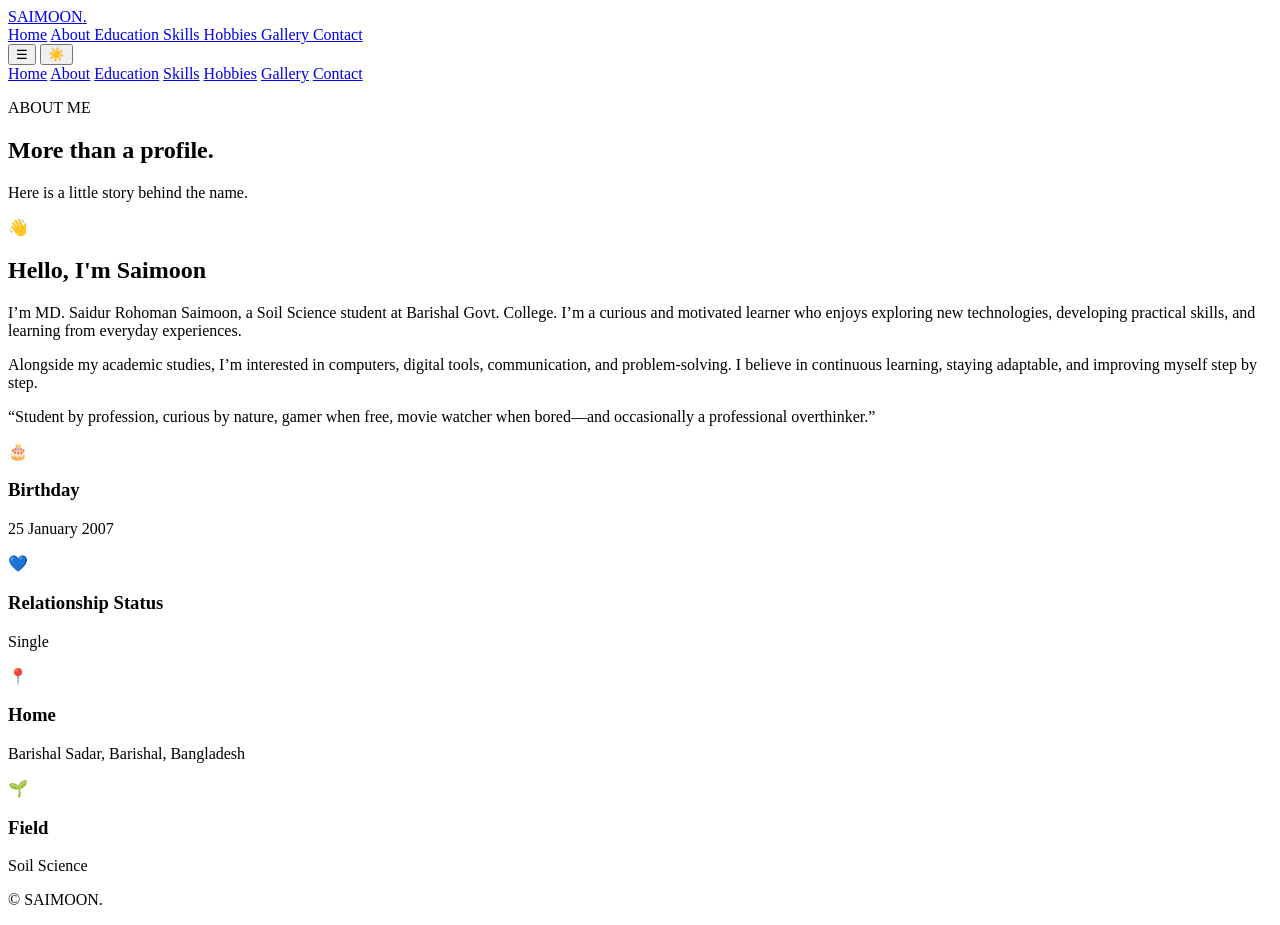
==== about.html @ 044082d8 "Add About page HTML structure This file contains the HTML structure for the About page, including se" ====
<!DOCTYPE html>
<html lang="en">

<head>

<meta charset="UTF-8">
<meta name="viewport" content="width=device-width, initial-scale=1.0">

<title>About | Saimoon</title>

<link rel="stylesheet" href="style.css">

</head>


<body>


<header class="navbar">

<a class="brand" href="index.html">
SAIMOON<span>.</span>
</a>

<nav class="desktop-nav">

<a href="index.html">Home</a>

<a class="active" href="about.html">
About
</a>

<a href="education.html">
Education
</a>

<a href="skills.html">
Skills
</a>

<a href="hobbies.html">
Hobbies
</a>

<a href="gallery.html">
Gallery
</a>

<a href="contact.html">
Contact
</a>

</nav>

<button class="icon-btn menu-btn" id="menuBtn">
☰
</button>

<button class="icon-btn" id="themeBtn">
☀️
</button>

</header>


<div class="mobile-menu" id="mobileMenu">

<a href="index.html">Home</a>
<a class="active" href="about.html">About</a>
<a href="education.html">Education</a>
<a href="skills.html">Skills</a>
<a href="hobbies.html">Hobbies</a>
<a href="gallery.html">Gallery</a>
<a href="contact.html">Contact</a>

</div>


<main class="page-main">


<section class="page-hero">

<p class="eyebrow">
ABOUT ME
</p>

<h1>
More than a
<span>profile</span>.
</h1>

<p>
Here is a little story behind the name.
</p>

</section>



<section class="content-section two-col">


<div class="glass-card story-card">

<span class="big-icon">
👋
</span>

<h2>
Hello, I'm Saimoon
</h2>


<p>

I’m MD. Saidur Rohoman Saimoon, a Soil Science student at Barishal Govt. College.

I’m a curious and motivated learner who enjoys exploring new technologies, developing practical skills, and learning from everyday experiences.

</p>


<p>

Alongside my academic studies, I’m interested in computers, digital tools, communication, and problem-solving.

I believe in continuous learning, staying adaptable, and improving myself step by step.

</p>


<p class="quote">

“Student by profession, curious by nature, gamer when free, movie watcher when bored—and occasionally a professional overthinker.”

</p>

</div>



<div class="about-list">


<div class="glass-card">

<span>🎂</span>

<h3>Birthday</h3>

<p>
25 January 2007
</p>

</div>


<div class="glass-card">

<span>💙</span>

<h3>Relationship Status</h3>

<p>
Single
</p>

</div>


<div class="glass-card">

<span>📍</span>

<h3>Home</h3>

<p>
Barishal Sadar, Barishal, Bangladesh
</p>

</div>


<div class="glass-card">

<span>🌱</span>

<h3>Field</h3>

<p>
Soil Science
</p>

</div>


</div>


</section>

</main>


<footer>

<p>
© <span id="year"></span> SAIMOON.
</p>

</footer>


<script src="script.js"></script>

</body>

                          </html>
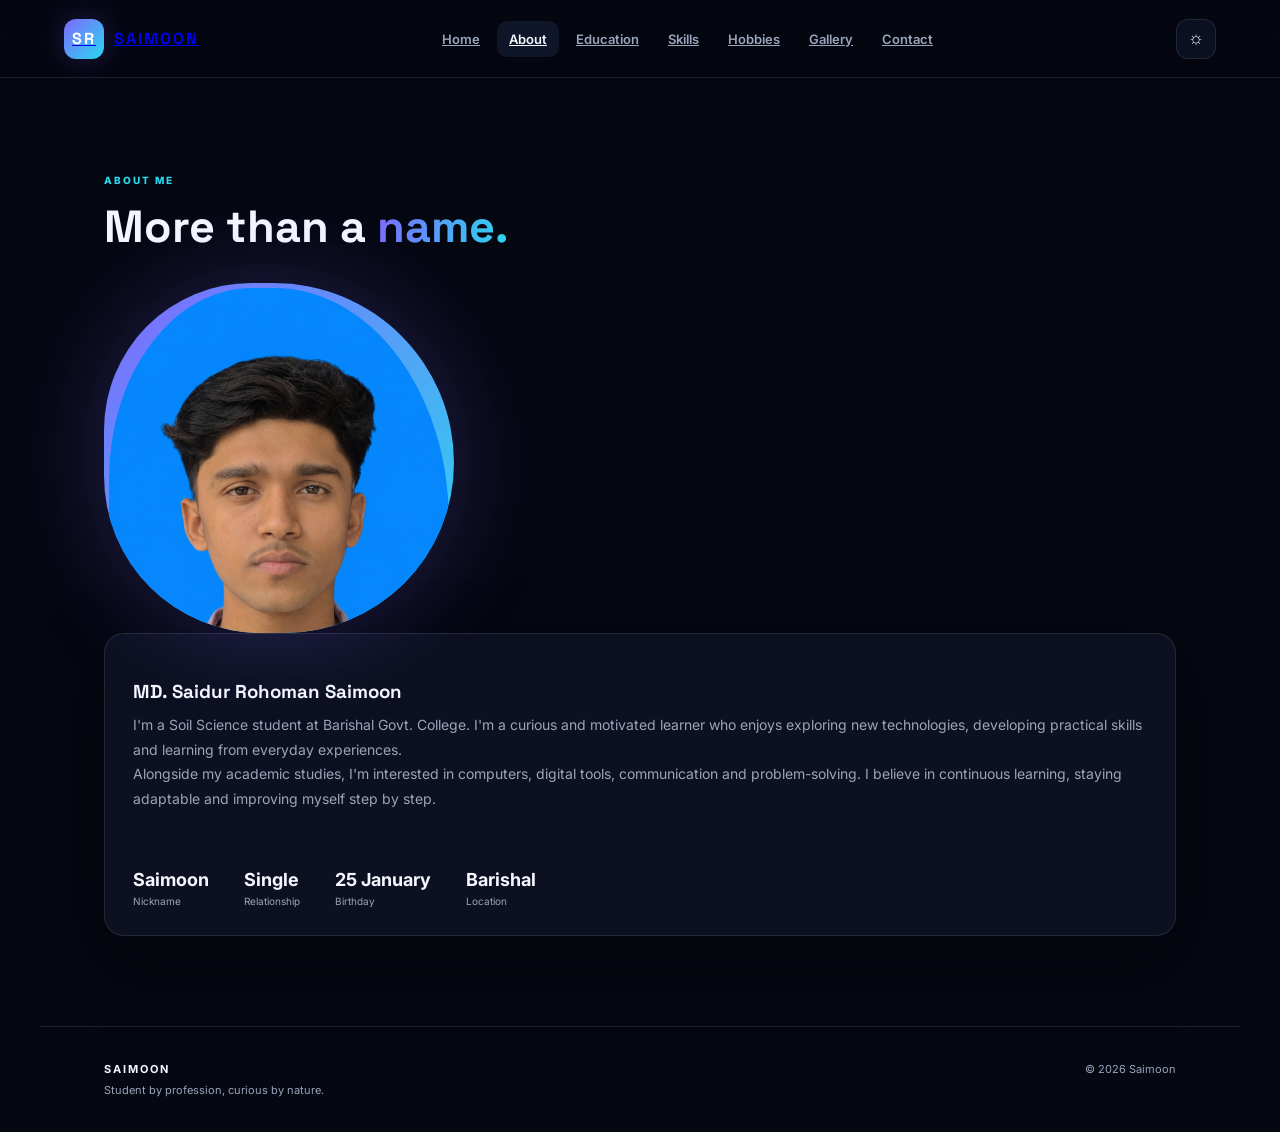
==== commit a2ddb5e2: "Add about.html with personal information" ====
--- a/about.html
+++ b/about.html
@@ -1,219 +1,113 @@
 <!DOCTYPE html>
 <html lang="en">
-
 <head>
-
 <meta charset="UTF-8">
-<meta name="viewport" content="width=device-width, initial-scale=1.0">
-
+<meta name="viewport" content="width=device-width,initial-scale=1">
 <title>About | Saimoon</title>
-
 <link rel="stylesheet" href="style.css">
-
 </head>
-
-
 <body>
 
-
 <header class="navbar">
-
-<a class="brand" href="index.html">
-SAIMOON<span>.</span>
-</a>
-
-<nav class="desktop-nav">
-
+<a href="index.html" class="logo"><span>SR</span>SAIMOON</a>
+<nav>
 <a href="index.html">Home</a>
-
-<a class="active" href="about.html">
-About
-</a>
-
-<a href="education.html">
-Education
-</a>
-
-<a href="skills.html">
-Skills
-</a>
-
-<a href="hobbies.html">
-Hobbies
-</a>
-
-<a href="gallery.html">
-Gallery
-</a>
-
-<a href="contact.html">
-Contact
-</a>
-
-</nav>
-
-<button class="icon-btn menu-btn" id="menuBtn">
-☰
-</button>
-
-<button class="icon-btn" id="themeBtn">
-☀️
-</button>
-
-</header>
-
-
-<div class="mobile-menu" id="mobileMenu">
-
-<a href="index.html">Home</a>
-<a class="active" href="about.html">About</a>
+<a href="about.html" class="active">About</a>
 <a href="education.html">Education</a>
 <a href="skills.html">Skills</a>
 <a href="hobbies.html">Hobbies</a>
 <a href="gallery.html">Gallery</a>
 <a href="contact.html">Contact</a>
+</nav>
+<div class="nav-buttons">
+<button id="themeBtn">☼</button>
+<button id="menuBtn">☰</button>
+</div>
+</header>
+
+<div class="mobile-menu" id="mobileMenu">
+<a href="index.html">Home</a>
+<a href="about.html">About</a>
+<a href="education.html">Education</a>
+<a href="skills.html">Skills</a>
+<a href="hobbies.html">Hobbies</a>
+<a href="gallery.html">Gallery</a>
+<a href="contact.html">Contact</a>
+</div>
+
+<main>
+
+<section class="section">
+<div class="section-heading">
+<div>
+<small>ABOUT ME</small>
+<h2>More than a <span>name.</span></h2>
+</div>
+</div>
+
+<div class="about-layout">
+
+<div class="photo-card">
+<img src="profile.jpg" alt="Saimoon">
+</div>
+
+<div class="card">
+
+<h3>MD. Saidur Rohoman Saimoon</h3>
+
+<p>
+I'm a Soil Science student at Barishal Govt. College.
+I'm a curious and motivated learner who enjoys exploring
+new technologies, developing practical skills and learning
+from everyday experiences.
+</p>
+
+<p>
+Alongside my academic studies, I'm interested in computers,
+digital tools, communication and problem-solving.
+I believe in continuous learning, staying adaptable and
+improving myself step by step.
+</p>
+
+<br>
+
+<div class="quick-info">
+<div>
+<strong>Saimoon</strong>
+<span>Nickname</span>
+</div>
+
+<div>
+<strong>Single</strong>
+<span>Relationship</span>
+</div>
+
+<div>
+<strong>25 January</strong>
+<span>Birthday</span>
+</div>
+
+<div>
+<strong>Barishal</strong>
+<span>Location</span>
+</div>
+</div>
 
 </div>
 
-
-<main class="page-main">
-
-
-<section class="page-hero">
-
-<p class="eyebrow">
-ABOUT ME
-</p>
-
-<h1>
-More than a
-<span>profile</span>.
-</h1>
-
-<p>
-Here is a little story behind the name.
-</p>
-
-</section>
-
-
-
-<section class="content-section two-col">
-
-
-<div class="glass-card story-card">
-
-<span class="big-icon">
-👋
-</span>
-
-<h2>
-Hello, I'm Saimoon
-</h2>
-
-
-<p>
-
-I’m MD. Saidur Rohoman Saimoon, a Soil Science student at Barishal Govt. College.
-
-I’m a curious and motivated learner who enjoys exploring new technologies, developing practical skills, and learning from everyday experiences.
-
-</p>
-
-
-<p>
-
-Alongside my academic studies, I’m interested in computers, digital tools, communication, and problem-solving.
-
-I believe in continuous learning, staying adaptable, and improving myself step by step.
-
-</p>
-
-
-<p class="quote">
-
-“Student by profession, curious by nature, gamer when free, movie watcher when bored—and occasionally a professional overthinker.”
-
-</p>
-
 </div>
-
-
-
-<div class="about-list">
-
-
-<div class="glass-card">
-
-<span>🎂</span>
-
-<h3>Birthday</h3>
-
-<p>
-25 January 2007
-</p>
-
-</div>
-
-
-<div class="glass-card">
-
-<span>💙</span>
-
-<h3>Relationship Status</h3>
-
-<p>
-Single
-</p>
-
-</div>
-
-
-<div class="glass-card">
-
-<span>📍</span>
-
-<h3>Home</h3>
-
-<p>
-Barishal Sadar, Barishal, Bangladesh
-</p>
-
-</div>
-
-
-<div class="glass-card">
-
-<span>🌱</span>
-
-<h3>Field</h3>
-
-<p>
-Soil Science
-</p>
-
-</div>
-
-
-</div>
-
-
 </section>
 
 </main>
 
-
 <footer>
-
-<p>
-© <span id="year"></span> SAIMOON.
-</p>
-
+<div>
+<strong>SAIMOON</strong>
+<p>Student by profession, curious by nature.</p>
+</div>
+<span>© <span id="year"></span> Saimoon</span>
 </footer>
 
-
 <script src="script.js"></script>
-
 </body>
-
-                          </html>
+  </html>
--- a/style.css
+++ b/style.css
@@ -0,0 +1,1160 @@
+@import url('https://fonts.googleapis.com/css2?family=Inter:wght@400;500;600;700;800&family=Space+Grotesk:wght@500;600;700&display=swap');
+
+:root{
+  --bg:#050711;
+  --card:rgba(16,22,40,.72);
+  --card-solid:#101629;
+  --text:#f5f7ff;
+  --muted:#9aa5bc;
+
+  --purple:#8068ff;
+  --cyan:#28d9ef;
+
+  --border:rgba(255,255,255,.10);
+
+  --shadow:
+    0 25px 70px rgba(0,0,0,.35);
+}
+
+*{
+  margin:0;
+  padding:0;
+  box-sizing:border-box;
+}
+
+html{
+  scroll-behavior:smooth;
+}
+
+body{
+  min-height:100vh;
+  background:var(--bg);
+  color:var(--text);
+  font-family:Inter,Arial,sans-serif;
+  overflow-x:hidden;
+}
+
+body.light{
+  --bg:#f4f7fb;
+  --card:rgba(255,255,255,.78);
+  --card-solid:#ffffff;
+  --text:#101827;
+  --muted:#637086;
+  --border:rgba(15,23,42,.12);
+  --shadow:0 25px 70px rgba(15,23,42,.12);
+}
+
+
+/* ================= BACKGROUND ================= */
+
+.background{
+  position:fixed;
+  inset:0;
+  z-index:-10;
+  overflow:hidden;
+}
+
+.glow{
+  position:absolute;
+  border-radius:50%;
+  filter:blur(100px);
+  opacity:.25;
+}
+
+.glow-1{
+  width:400px;
+  height:400px;
+  background:var(--purple);
+  top:-180px;
+  left:-100px;
+}
+
+.glow-2{
+  width:450px;
+  height:450px;
+  background:var(--cyan);
+  right:-200px;
+  bottom:-200px;
+}
+
+.grid{
+  position:absolute;
+  inset:0;
+
+  background-image:
+    linear-gradient(var(--border) 1px,transparent 1px),
+    linear-gradient(90deg,var(--border) 1px,transparent 1px);
+
+  background-size:70px 70px;
+
+  mask-image:linear-gradient(
+    to bottom,
+    black,
+    transparent 80%
+  );
+
+  opacity:.25;
+}
+
+
+/* ================= NAVBAR ================= */
+
+.navbar{
+  height:78px;
+
+  position:sticky;
+  top:0;
+  z-index:100;
+
+  display:flex;
+  align-items:center;
+  justify-content:space-between;
+
+  padding:0 5%;
+
+  border-bottom:1px solid var(--border);
+
+  background:rgba(5,7,17,.70);
+
+  backdrop-filter:blur(20px);
+}
+
+body.light .navbar{
+  background:rgba(244,247,251,.75);
+}
+
+.logo{
+  display:flex;
+  align-items:center;
+  gap:10px;
+
+  font-family:"Space Grotesk";
+  font-weight:700;
+
+  letter-spacing:2px;
+}
+
+.logo span{
+  width:40px;
+  height:40px;
+
+  display:grid;
+  place-items:center;
+
+  border-radius:12px;
+
+  color:white;
+
+  background:
+    linear-gradient(
+      135deg,
+      var(--purple),
+      var(--cyan)
+    );
+
+  box-shadow:
+    0 0 30px rgba(128,104,255,.25);
+}
+
+.navbar nav{
+  display:flex;
+  gap:5px;
+}
+
+.navbar nav a,
+.mobile-menu a{
+  padding:10px 12px;
+
+  border-radius:10px;
+
+  color:var(--muted);
+
+  font-size:13px;
+  font-weight:600;
+
+  transition:.3s;
+}
+
+.navbar nav a:hover,
+.navbar nav a.active,
+.mobile-menu a:hover{
+  color:var(--text);
+  background:var(--card-solid);
+}
+
+.nav-buttons{
+  display:flex;
+  gap:8px;
+}
+
+.nav-buttons button{
+  width:40px;
+  height:40px;
+
+  border:1px solid var(--border);
+
+  border-radius:12px;
+
+  background:var(--card);
+
+  color:var(--text);
+
+  cursor:pointer;
+
+  font-size:18px;
+
+  transition:.3s;
+}
+
+.nav-buttons button:hover{
+  transform:translateY(-3px);
+}
+
+#menuBtn{
+  display:none;
+}
+
+.mobile-menu{
+  display:none;
+}
+
+
+/* ================= HERO ================= */
+
+.hero{
+  max-width:1200px;
+
+  min-height:
+    calc(100vh - 78px);
+
+  margin:auto;
+
+  padding:
+    70px 5%;
+
+  display:grid;
+
+  grid-template-columns:
+    1.1fr .9fr;
+
+  align-items:center;
+
+  gap:50px;
+}
+
+.small-title{
+  color:var(--cyan);
+
+  font-size:11px;
+
+  letter-spacing:2px;
+
+  font-weight:800;
+}
+
+.small-title span{
+  display:inline-block;
+
+  width:7px;
+  height:7px;
+
+  border-radius:50%;
+
+  margin-right:8px;
+
+  background:var(--cyan);
+
+  box-shadow:
+    0 0 18px var(--cyan);
+}
+
+.hero h1{
+  margin:20px 0 10px;
+
+  font-family:"Space Grotesk";
+
+  font-size:
+    clamp(48px,7vw,85px);
+
+  line-height:.95;
+}
+
+.hero h1 strong{
+  background:
+    linear-gradient(
+      100deg,
+      var(--purple),
+      var(--cyan)
+    );
+
+  -webkit-background-clip:text;
+
+  color:transparent;
+}
+
+.typing{
+  min-height:35px;
+
+  font-family:"Space Grotesk";
+
+  font-size:22px;
+
+  font-weight:600;
+}
+
+.cursor{
+  color:var(--cyan);
+
+  animation:blink .7s infinite;
+}
+
+.hero-text>p{
+  max-width:600px;
+
+  margin-top:15px;
+
+  color:var(--muted);
+
+  font-size:16px;
+
+  line-height:1.8;
+}
+
+.buttons{
+  display:flex;
+
+  gap:12px;
+
+  margin-top:28px;
+}
+
+.btn{
+  padding:14px 20px;
+
+  border-radius:13px;
+
+  font-size:13px;
+
+  font-weight:700;
+
+  transition:.3s;
+}
+
+.btn:hover{
+  transform:translateY(-4px);
+}
+
+.primary{
+  color:white;
+
+  background:
+    linear-gradient(
+      135deg,
+      var(--purple),
+      #588dff
+    );
+
+  box-shadow:
+    0 15px 35px rgba(128,104,255,.25);
+}
+
+.secondary{
+  border:1px solid var(--border);
+
+  background:var(--card);
+
+  color:var(--text);
+}
+
+.quick-info{
+  display:flex;
+
+  gap:35px;
+
+  margin-top:38px;
+}
+
+.quick-info div{
+  display:flex;
+  flex-direction:column;
+}
+
+.quick-info strong{
+  font-size:18px;
+}
+
+.quick-info span{
+  margin-top:5px;
+
+  color:var(--muted);
+
+  font-size:10px;
+}
+
+
+/* ================= PROFILE ================= */
+
+.hero-photo{
+  height:520px;
+
+  position:relative;
+
+  display:grid;
+
+  place-items:center;
+}
+
+.photo-card{
+  width:min(350px,72vw);
+
+  aspect-ratio:1;
+
+  position:relative;
+
+  z-index:3;
+
+  overflow:hidden;
+
+  display:grid;
+  place-items:center;
+
+  border-radius:
+    45% 55% 52% 48%;
+
+  padding:5px;
+
+  background:
+    linear-gradient(
+      135deg,
+      var(--purple),
+      var(--cyan)
+    );
+
+  box-shadow:
+    0 0 100px rgba(128,104,255,.25);
+
+  animation:morph 8s ease-in-out infinite;
+}
+
+.photo-card img{
+  width:100%;
+  height:100%;
+
+  object-fit:cover;
+
+  border-radius:inherit;
+}
+
+.photo-placeholder{
+  display:none;
+
+  width:100%;
+  height:100%;
+
+  align-items:center;
+  justify-content:center;
+
+  font-family:"Space Grotesk";
+
+  font-size:70px;
+
+  font-weight:800;
+
+  color:white;
+
+  background:
+    linear-gradient(
+      135deg,
+      #8068ff,
+      #28d9ef
+    );
+
+  border-radius:inherit;
+}
+
+.orbit{
+  position:absolute;
+
+  border:1px solid var(--border);
+
+  border-radius:50%;
+}
+
+.orbit-one{
+  width:440px;
+  height:440px;
+
+  animation:rotate 20s linear infinite;
+}
+
+.orbit-two{
+  width:520px;
+  height:520px;
+
+  border-style:dashed;
+
+  animation:
+    rotate 25s linear infinite reverse;
+}
+
+.floating-card{
+  position:absolute;
+
+  z-index:5;
+
+  padding:12px 16px;
+
+  border-radius:13px;
+
+  background:var(--card);
+
+  border:1px solid var(--border);
+
+  backdrop-filter:blur(18px);
+
+  box-shadow:var(--shadow);
+
+  font-size:12px;
+
+  font-weight:700;
+
+  animation:float 4s ease-in-out infinite;
+}
+
+.location{
+  left:0;
+  top:90px;
+}
+
+.study{
+  right:0;
+  top:180px;
+
+  animation-delay:1s;
+}
+
+.status{
+  left:30px;
+  bottom:75px;
+
+  animation-delay:2s;
+}
+
+.status span{
+  display:inline-block;
+
+  width:7px;
+  height:7px;
+
+  margin-right:7px;
+
+  border-radius:50%;
+
+  background:#50e3a4;
+
+  box-shadow:
+    0 0 12px #50e3a4;
+}
+
+
+/* ================= SECTIONS ================= */
+
+.section{
+  max-width:1200px;
+
+  margin:auto;
+
+  padding:
+    90px 5%;
+}
+
+.section-heading{
+  display:flex;
+
+  justify-content:space-between;
+
+  align-items:end;
+
+  margin-bottom:28px;
+}
+
+.section-heading small,
+.special-box small,
+.birthday small,
+.fun-box small{
+  color:var(--cyan);
+
+  letter-spacing:2px;
+
+  font-size:10px;
+
+  font-weight:800;
+}
+
+.section-heading h2,
+.special-box h2,
+.fun-box h2{
+  margin-top:10px;
+
+  font-family:"Space Grotesk";
+
+  font-size:
+    clamp(30px,4vw,45px);
+}
+
+.section-heading h2 span,
+.special-box h2 span,
+.fun-box h2 span{
+  background:
+    linear-gradient(
+      100deg,
+      var(--purple),
+      var(--cyan)
+    );
+
+  -webkit-background-clip:text;
+
+  color:transparent;
+}
+
+.section-heading>a{
+  color:var(--cyan);
+
+  font-size:12px;
+
+  font-weight:700;
+}
+
+
+/* ================= CARDS ================= */
+
+.cards{
+  display:grid;
+
+  grid-template-columns:
+    repeat(3,1fr);
+
+  gap:16px;
+}
+
+.card{
+  padding:28px;
+
+  border-radius:20px;
+
+  border:1px solid var(--border);
+
+  background:var(--card);
+
+  backdrop-filter:blur(18px);
+
+  box-shadow:var(--shadow);
+
+  transition:.4s;
+}
+
+.card:hover{
+  transform:
+    translateY(-8px);
+
+  border-color:
+    rgba(40,217,239,.35);
+}
+
+.card-icon{
+  font-size:28px;
+}
+
+.card h3{
+  margin:18px 0 10px;
+
+  font-family:"Space Grotesk";
+}
+
+.card p{
+  color:var(--muted);
+
+  font-size:14px;
+
+  line-height:1.75;
+}
+
+
+/* ================= AGE ================= */
+
+.special-box{
+  padding:35px;
+
+  display:flex;
+
+  justify-content:space-between;
+
+  align-items:center;
+
+  gap:30px;
+
+  border-radius:25px;
+
+  border:1px solid var(--border);
+
+  background:
+    linear-gradient(
+      135deg,
+      rgba(128,104,255,.12),
+      rgba(40,217,239,.05)
+    );
+
+  box-shadow:var(--shadow);
+}
+
+.special-box p{
+  margin-top:10px;
+
+  color:var(--muted);
+}
+
+.age-area{
+  min-width:330px;
+
+  text-align:center;
+
+  padding:25px;
+
+  border-radius:18px;
+
+  background:var(--card);
+
+  border:1px solid var(--border);
+}
+
+.age-number strong{
+  font-family:"Space Grotesk";
+
+  font-size:50px;
+
+  background:
+    linear-gradient(
+      100deg,
+      var(--purple),
+      var(--cyan)
+    );
+
+  -webkit-background-clip:text;
+
+  color:transparent;
+}
+
+.age-number span{
+  color:var(--muted);
+
+  margin-left:7px;
+}
+
+.age-details{
+  margin-top:8px;
+
+  color:var(--muted);
+
+  font-size:11px;
+}
+
+
+/* ================= BIRTHDAY ================= */
+
+.birthday{
+  padding:30px;
+
+  display:flex;
+
+  align-items:center;
+
+  gap:20px;
+
+  border-radius:22px;
+
+  background:var(--card);
+
+  border:1px solid var(--border);
+
+  box-shadow:var(--shadow);
+}
+
+.birthday-icon{
+  width:65px;
+  height:65px;
+
+  display:grid;
+  place-items:center;
+
+  border-radius:18px;
+
+  font-size:30px;
+
+  background:
+    linear-gradient(
+      135deg,
+      rgba(128,104,255,.2),
+      rgba(40,217,239,.12)
+    );
+}
+
+.birthday h2{
+  margin:7px 0;
+
+  font-family:"Space Grotesk";
+
+  font-size:25px;
+}
+
+.birthday p{
+  color:var(--muted);
+
+  font-size:12px;
+}
+
+
+/* ================= FUN ================= */
+
+.fun-box{
+  padding:45px;
+
+  text-align:center;
+
+  border-radius:28px;
+
+  border:1px solid var(--border);
+
+  background:
+    radial-gradient(
+      circle at top,
+      rgba(128,104,255,.15),
+      transparent 55%
+    );
+
+  box-shadow:var(--shadow);
+}
+
+.fun-box p{
+  margin-top:10px;
+
+  color:var(--muted);
+}
+
+.fun-buttons{
+  display:flex;
+
+  justify-content:center;
+
+  flex-wrap:wrap;
+
+  gap:10px;
+
+  margin:25px 0 15px;
+}
+
+.fun-buttons button{
+  padding:13px 17px;
+
+  border:1px solid var(--border);
+
+  border-radius:12px;
+
+  background:var(--card);
+
+  color:var(--text);
+
+  cursor:pointer;
+
+  font-weight:700;
+
+  transition:.3s;
+}
+
+.fun-buttons button:hover{
+  transform:translateY(-4px);
+
+  border-color:var(--cyan);
+}
+
+.fun-message{
+  padding:14px;
+
+  min-height:46px;
+
+  border-radius:12px;
+
+  color:var(--muted);
+
+  background:var(--card);
+
+  border:1px dashed var(--border);
+
+  font-size:13px;
+}
+
+
+/* ================= FOOTER ================= */
+
+footer{
+  max-width:1200px;
+
+  margin:auto;
+
+  padding:
+    35px 5%;
+
+  border-top:1px solid var(--border);
+
+  display:flex;
+
+  justify-content:space-between;
+
+  color:var(--muted);
+
+  font-size:11px;
+}
+
+footer strong{
+  color:var(--text);
+
+  letter-spacing:2px;
+}
+
+footer p{
+  margin-top:7px;
+}
+
+
+/* ================= ANIMATIONS ================= */
+
+@keyframes morph{
+
+  0%,100%{
+    border-radius:
+      45% 55% 52% 48%;
+  }
+
+  50%{
+    border-radius:
+      55% 45% 48% 52%;
+  }
+
+}
+
+@keyframes rotate{
+
+  to{
+    transform:rotate(360deg);
+  }
+
+}
+
+@keyframes float{
+
+  0%,100%{
+    transform:translateY(0);
+  }
+
+  50%{
+    transform:translateY(-12px);
+  }
+
+}
+
+@keyframes blink{
+
+  50%{
+    opacity:0;
+  }
+
+}
+
+
+/* ================= MOBILE ================= */
+
+@media(max-width:950px){
+
+  .navbar nav{
+    display:none;
+  }
+
+  #menuBtn{
+    display:block;
+  }
+
+  .mobile-menu{
+    position:fixed;
+
+    top:78px;
+
+    left:12px;
+    right:12px;
+
+    z-index:90;
+
+    padding:12px;
+
+    flex-direction:column;
+
+    border-radius:18px;
+
+    border:1px solid var(--border);
+
+    background:var(--card-solid);
+
+    box-shadow:var(--shadow);
+  }
+
+  .mobile-menu.open{
+    display:flex;
+  }
+
+  .hero{
+    grid-template-columns:1fr;
+
+    padding-top:55px;
+  }
+
+  .hero-photo{
+    height:430px;
+  }
+
+  .cards{
+    grid-template-columns:
+      repeat(2,1fr);
+  }
+
+}
+
+
+@media(max-width:650px){
+
+  .navbar{
+    height:70px;
+
+    padding:0 4%;
+  }
+
+  .mobile-menu{
+    top:70px;
+  }
+
+  .logo{
+    font-size:12px;
+  }
+
+  .logo span{
+    width:37px;
+    height:37px;
+  }
+
+  .hero{
+    padding:
+      50px 5% 70px;
+  }
+
+  .hero h1{
+    font-size:48px;
+  }
+
+  .typing{
+    font-size:18px;
+  }
+
+  .hero-text>p{
+    font-size:14px;
+  }
+
+  .buttons{
+    flex-direction:column;
+  }
+
+  .btn{
+    text-align:center;
+  }
+
+  .quick-info{
+    justify-content:space-between;
+
+    gap:10px;
+  }
+
+  .quick-info strong{
+    font-size:14px;
+  }
+
+  .quick-info span{
+    font-size:9px;
+  }
+
+  .hero-photo{
+    height:350px;
+  }
+
+  .photo-card{
+    width:270px;
+  }
+
+  .orbit-one{
+    width:320px;
+    height:320px;
+  }
+
+  .orbit-two{
+    width:370px;
+    height:370px;
+  }
+
+  .location{
+    left:0;
+    top:25px;
+  }
+
+  .study{
+    right:0;
+    top:110px;
+  }
+
+  .status{
+    bottom:30px;
+    left:5px;
+  }
+
+  .section{
+    padding:
+      65px 5%;
+  }
+
+  .section-heading{
+    align-items:flex-start;
+
+    flex-direction:column;
+
+    gap:15px;
+  }
+
+  .cards{
+    grid-template-columns:1fr;
+  }
+
+  .special-box{
+    flex-direction:column;
+
+    align-items:stretch;
+  }
+
+  .age-area{
+    min-width:0;
+  }
+
+  .fun-box{
+    padding:30px 20px;
+  }
+
+  footer{
+    flex-direction:column;
+
+    gap:20px;
+  }
+
+  }
